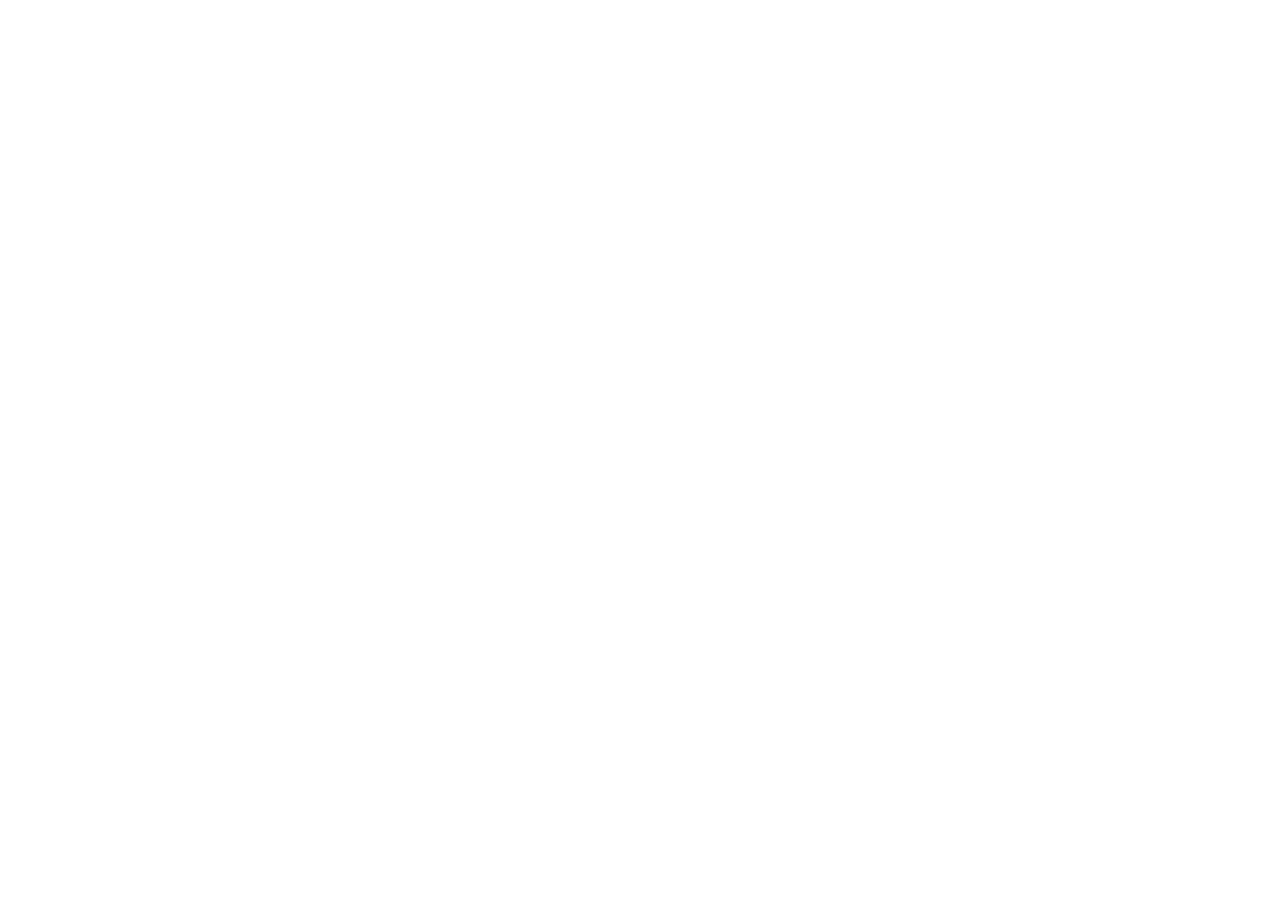
==== index.html @ 95e7a59a "initial commi" ====
<!DOCTYPE html>
<html lang="en">
<head>
   <meta charset="UTF-8">
   <meta name="viewport" content="width=device-width, initial-scale=1.0">
   <meta http-equiv="X-UA-Compatible" content="ie=edge">
   <meta name="theme-color" content="">
   <link rel="stylesheet" href="">
   <title>VNORME</title>
</head>

<body>
</body>
</html>
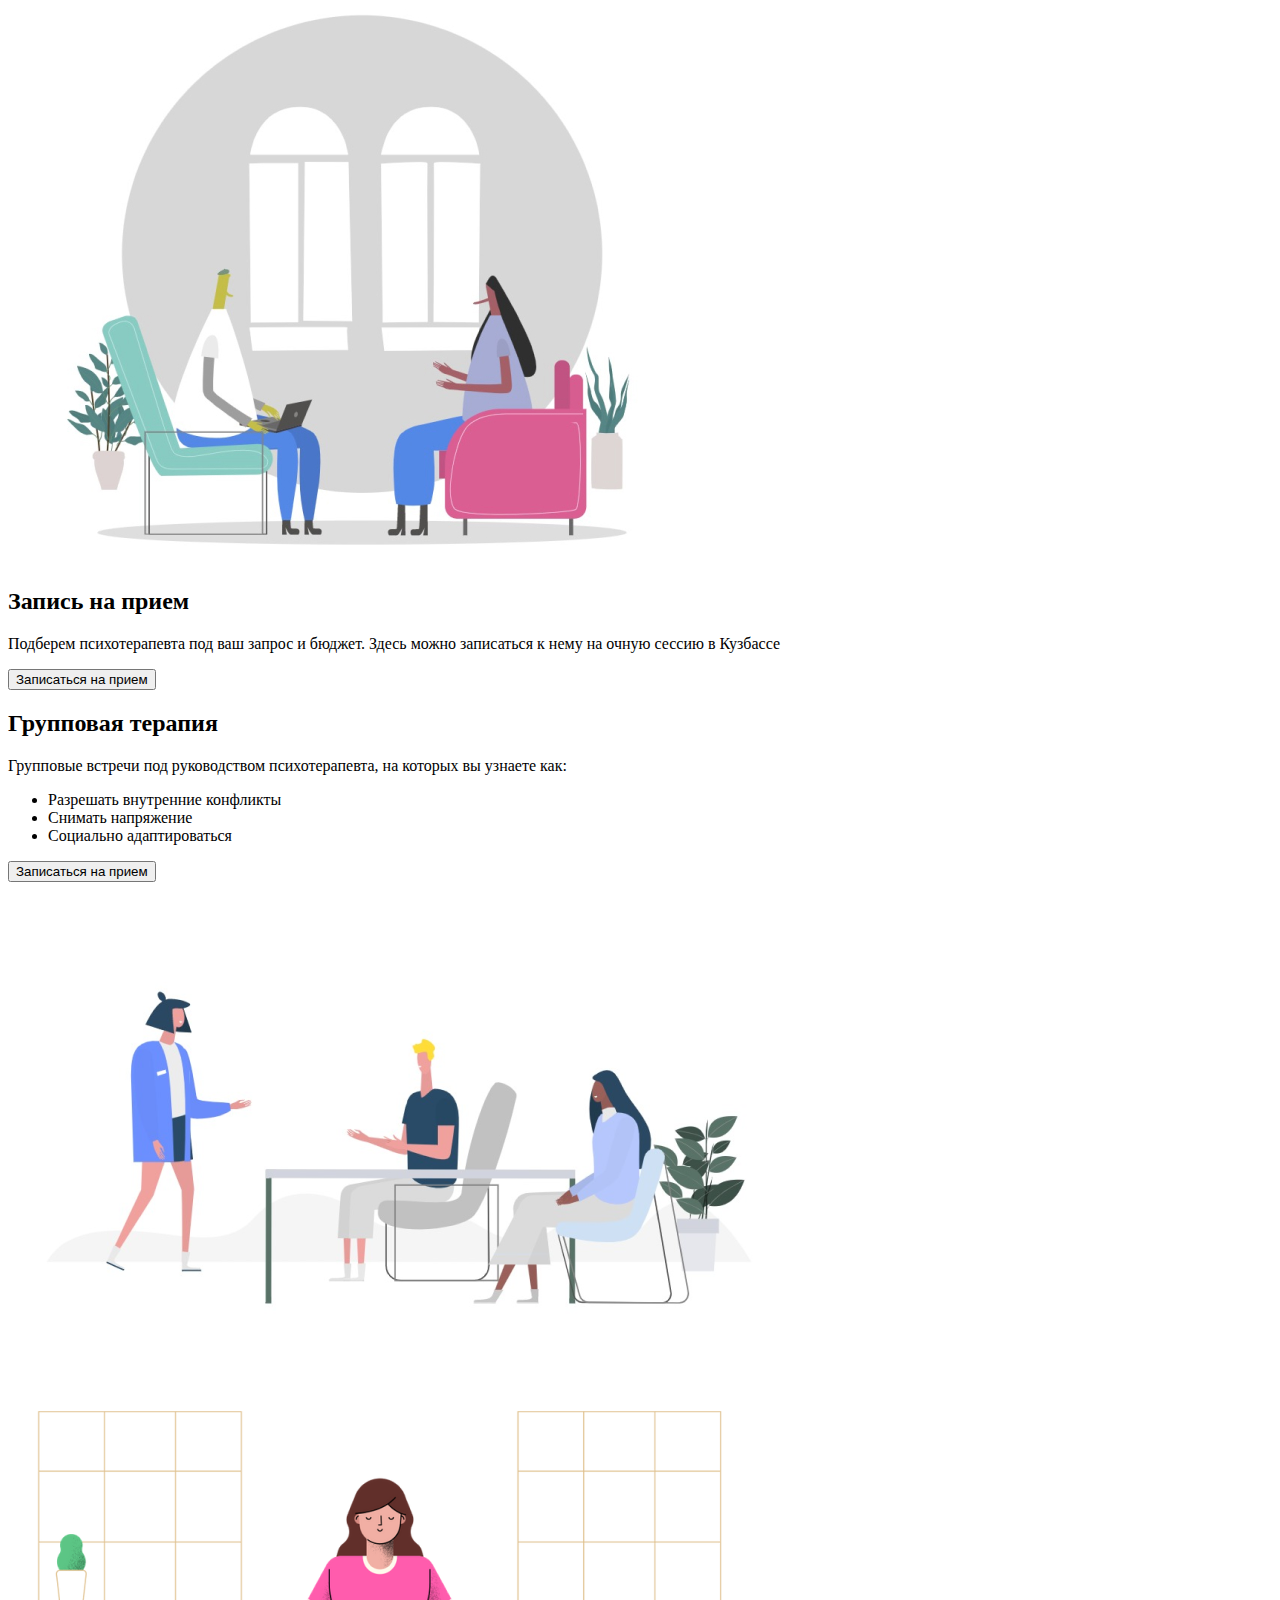
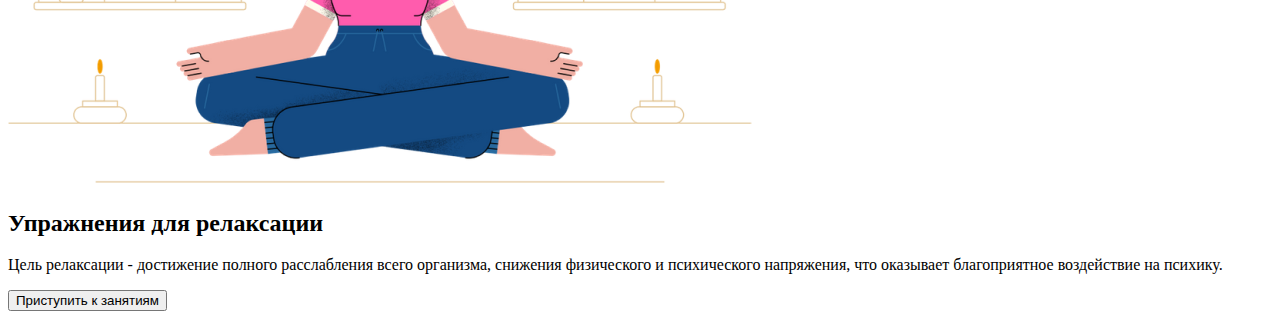
==== commit 0dcee9ff: "added containers" ====
--- a/index.html
+++ b/index.html
@@ -1,5 +1,5 @@
 <!DOCTYPE html>
-<html lang="en">
+<html lang="ru">
 <head>
    <meta charset="UTF-8">
    <meta name="viewport" content="width=device-width, initial-scale=1.0">
@@ -8,7 +8,35 @@
    <link rel="stylesheet" href="">
    <title>VNORME</title>
 </head>
-
+<section class="">
+    <div class=""><img src="images/offline.jpg" alt="offline doctor" loading="lazy"></div>
+    <div class="">
+        <h2>Запись на прием</h2>
+        <p>Подберем психотерапевта под ваш запрос и бюджет. Здесь можно записаться к нему на очную сессию в Кузбассе</p>
+        <button class="">Записаться на прием</button>
+    </div>
+</section>
+<section class="">
+    <div class="">
+        <h2>Групповая терапия</h2>
+        <p>Групповые встречи под руководством психотерапевта, на которых вы узнаете как:</p>
+        <ul>
+            <li>Разрешать внутренние конфликты</li>
+            <li>Снимать напряжение</li>
+            <li>Социально адаптироваться</li>
+        </ul>
+        <button class="">Записаться на прием</button>
+    </div>
+    <div class=""><img src="images/group.png" alt="offline doctor" loading="lazy"></div>
+</section>
+<section class="">
+    <div class=""><img src="images/relax.png" alt="just relax" loading="lazy"></div>
+    <div class="">
+        <h2>Упражнения для релаксации</h2>
+        <p>Цель релаксации - достижение полного расслабления всего организма, снижения физического и психического напряжения, что оказывает благоприятное воздействие на психику.</p>
+        <button class="">Приступить к занятиям</button>
+    </div>
+</section>
 <body>
 </body>
 </html>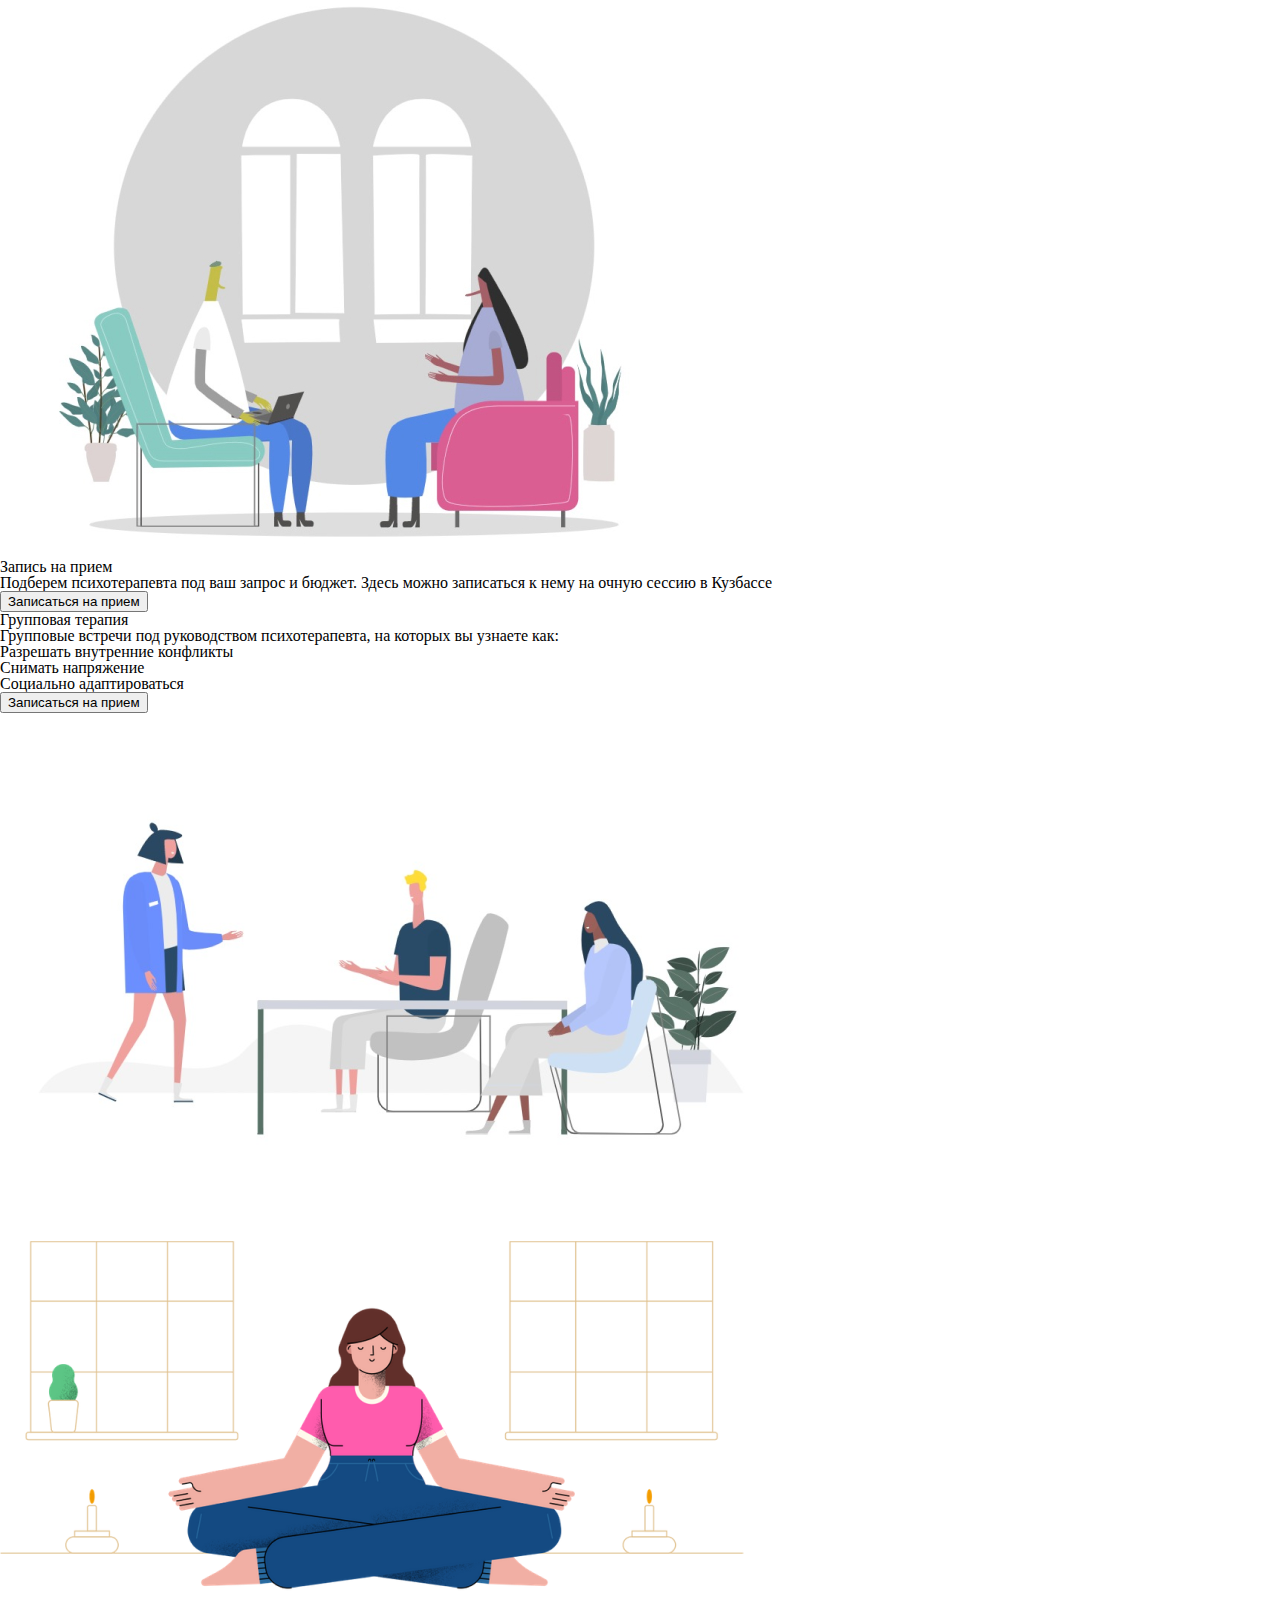
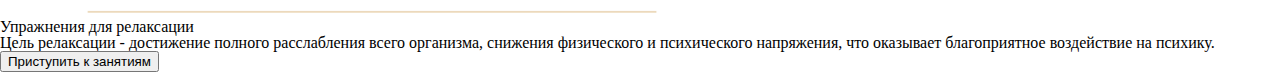
==== commit 2b522900: "Merge branch 'master' of https://github.com/KristinaRev/VNORME" ====
--- a/index.html
+++ b/index.html
@@ -7,6 +7,11 @@
    <meta name="theme-color" content="">
    <link rel="stylesheet" href="">
    <title>VNORME</title>
+
+   <!-- STYLES -->
+
+   <link rel="stylesheet" href="./css/reset.css">
+
 </head>
 <section class="">
     <div class=""><img src="images/offline.jpg" alt="offline doctor" loading="lazy"></div>
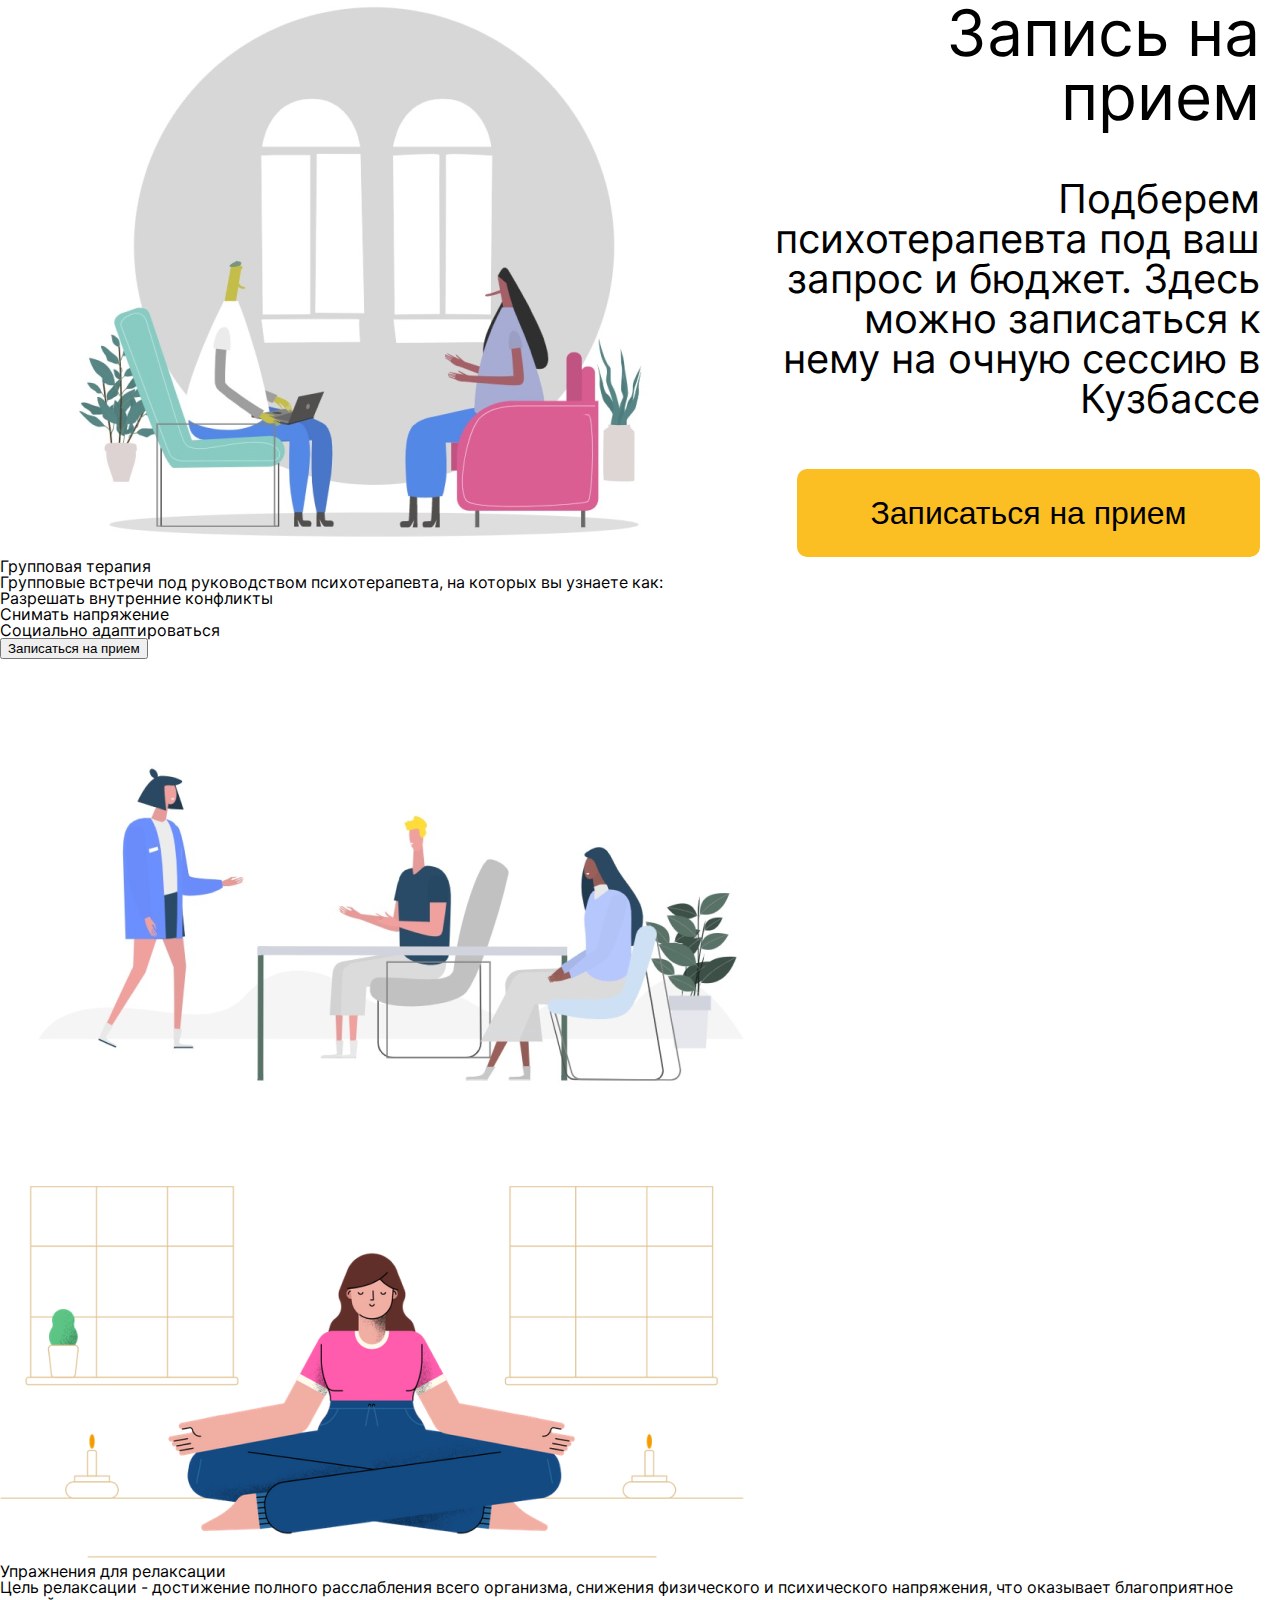
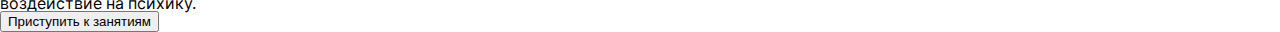
==== commit 669bcacb: "Создание стиля для постов" ====
--- a/index.html
+++ b/index.html
@@ -5,7 +5,9 @@
    <meta name="viewport" content="width=device-width, initial-scale=1.0">
    <meta http-equiv="X-UA-Compatible" content="ie=edge">
    <meta name="theme-color" content="">
-   <link rel="stylesheet" href="">
+   <link rel="stylesheet" href="./css/fonts.css">
+   <link rel="stylesheet" href="./css/reset.css">
+   <link rel="stylesheet" href="./css/style.css">
    <title>VNORME</title>
 
    <!-- STYLES -->
@@ -13,14 +15,22 @@
    <link rel="stylesheet" href="./css/reset.css">
 
 </head>
-<section class="">
-    <div class=""><img src="images/offline.jpg" alt="offline doctor" loading="lazy"></div>
-    <div class="">
-        <h2>Запись на прием</h2>
-        <p>Подберем психотерапевта под ваш запрос и бюджет. Здесь можно записаться к нему на очную сессию в Кузбассе</p>
-        <button class="">Записаться на прием</button>
+<!-- SECTION  -->
+<section class="wrapper">
+    <div class="post">
+      <div class="post__image">
+         <img src="images/offline.jpg" alt="offline doctor" loading="lazy">
+      </div>
+      <div class="post__text">
+         <h2 class="post__title title_bold">Запись на прием</h2>
+         <div class="post__subtitle text_reg">Подберем психотерапевта под ваш запрос и бюджет. 
+            Здесь можно записаться к нему на очную сессию в Кузбассе
+         </div>
+         <button class="post__btn">Записаться на прием</button>
+      </div>
     </div>
 </section>
+
 <section class="">
     <div class="">
         <h2>Групповая терапия</h2>
--- a/css/fonts.css
+++ b/css/fonts.css
@@ -0,0 +1,35 @@
+@font-face {
+	font-family: 'InterRegular';
+    src: url('../fonts/Inter/Inter-Regular.woff2') format('woff2'),
+         url('../fonts/Inter/Inter-Regular.woff') format('woff'),
+         url('../fonts/Inter/Inter-Regular.otf') format('otf');
+    font-weight: normal;
+    font-style: normal;
+}
+
+@font-face {
+	font-family: 'InterBold';
+    src: url('../fonts/Inter/Inter-Bold.woff2') format('woff2'),
+         url('../fonts/Inter/Inter-Bold.woff') format('woff'),
+         url('../fonts/Inter/Inter-Bold.otf') format('otf');
+    font-weight: 700;
+    font-style: normal;
+}
+
+@font-face {
+	font-family: 'PT_SansRegular';
+    src: url('../fonts/PT_Sans/PT_Sans-Web-Regular.woff2') format('woff2'),
+         url('../fonts/PT_Sans/PT_Sans-Web-Regular.woff') format('woff'),
+         url('../fonts/PT_Sans/PT_Sans-Web-Regular.ttf') format('otf');
+    font-weight: normal;
+    font-style: normal;
+}
+
+@font-face {
+	font-family: 'PT_SansBold';
+    src: url('../fonts/PT_Sans/PT_Sans-Web-Bold.woff2') format('woff2'),
+         url('../fonts/PT_Sans/PT_Sans-Web-Bold.woff') format('woff'),
+         url('../fonts/PT_Sans/PT_Sans-Web-Bold.ttf') format('otf');
+    font-weight: 700;
+    font-style: normal;
+}--- a/css/style.css
+++ b/css/style.css
@@ -0,0 +1,71 @@
+/* MAIN STYLE */
+
+:root{
+  /* Главный текст */
+  --main-font: 'InterRegular'; 
+  /* Жирный главный текст */
+  --bold-main-font: 'InterBold';
+  /* Дополнительный текст (для заголовков) */
+  --text-font: 'PT_SansRegular';
+  /* Дополнительный жирный текст */
+  --text--bold-font: 'PT_SansBold';
+
+  --btn-color: #FBBF24;
+}
+
+.title_bold{
+  font-family: var(--text-bold-font);
+}
+
+body{
+  font-family: var(--main-font) !important;
+}
+
+.wrapper{
+  max-width: 1860px;
+  padding: 0px 20px;
+  height: auto;
+  margin: auto;
+}
+
+/* SECTION "POSTS" */
+
+.post{
+  display: flex;
+  align-items: center;
+}
+
+.post__text{
+  display: flex;
+  flex-direction: column;
+  align-items: flex-end;
+  text-align: right;
+}
+
+.post__title{
+  font-size: 64px;
+  margin-bottom: 50px;
+}
+
+.post__subtitle{
+  font-size: 40px;
+  margin-bottom: 50px;
+}
+
+.post__btn{
+  height: 88px;
+  max-width: 463px;
+  width: 100%;
+  font-size: 32px;
+  background-color: var(--btn-color);
+  border: 2px solid var(--btn-color);
+  border-radius: 10px;
+  padding: 24px 41px;
+  transition: .3s;
+  cursor: pointer;
+}
+
+.post__btn:hover{
+  background-color: transparent;
+}
+
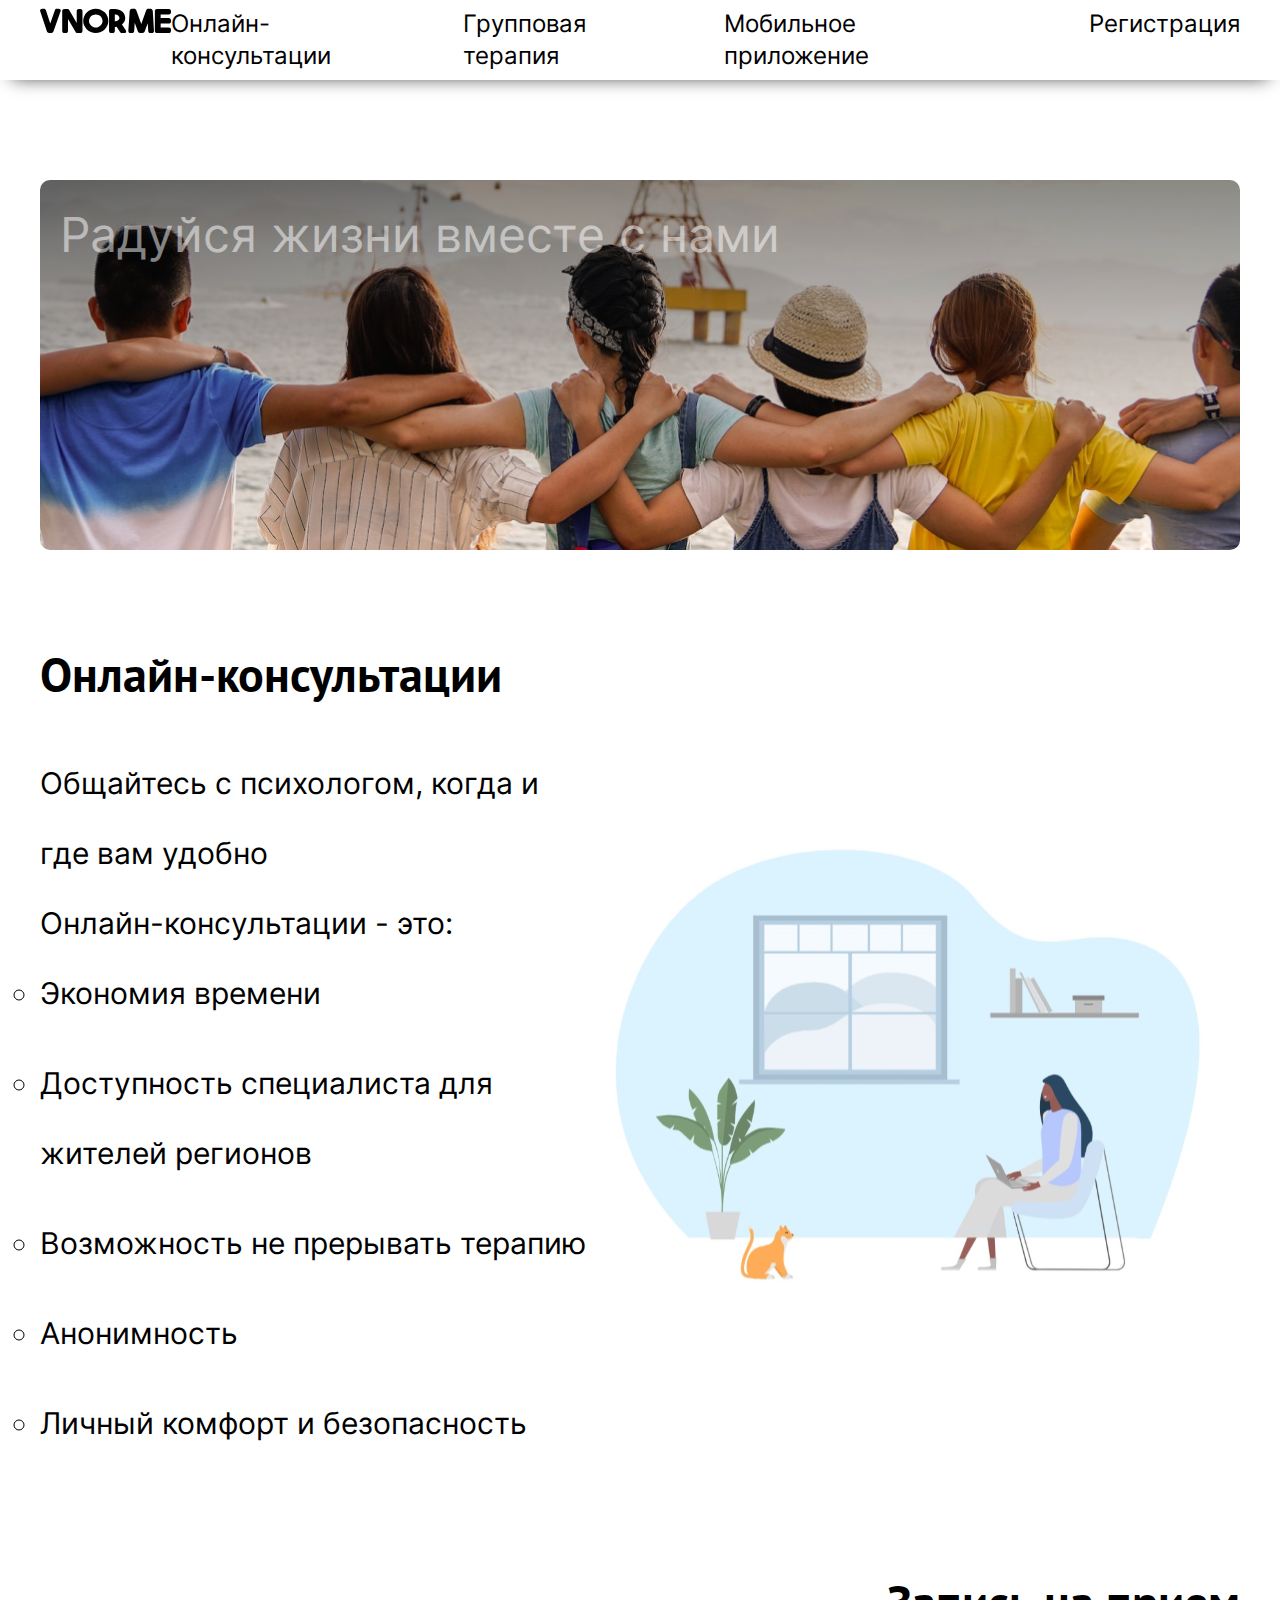
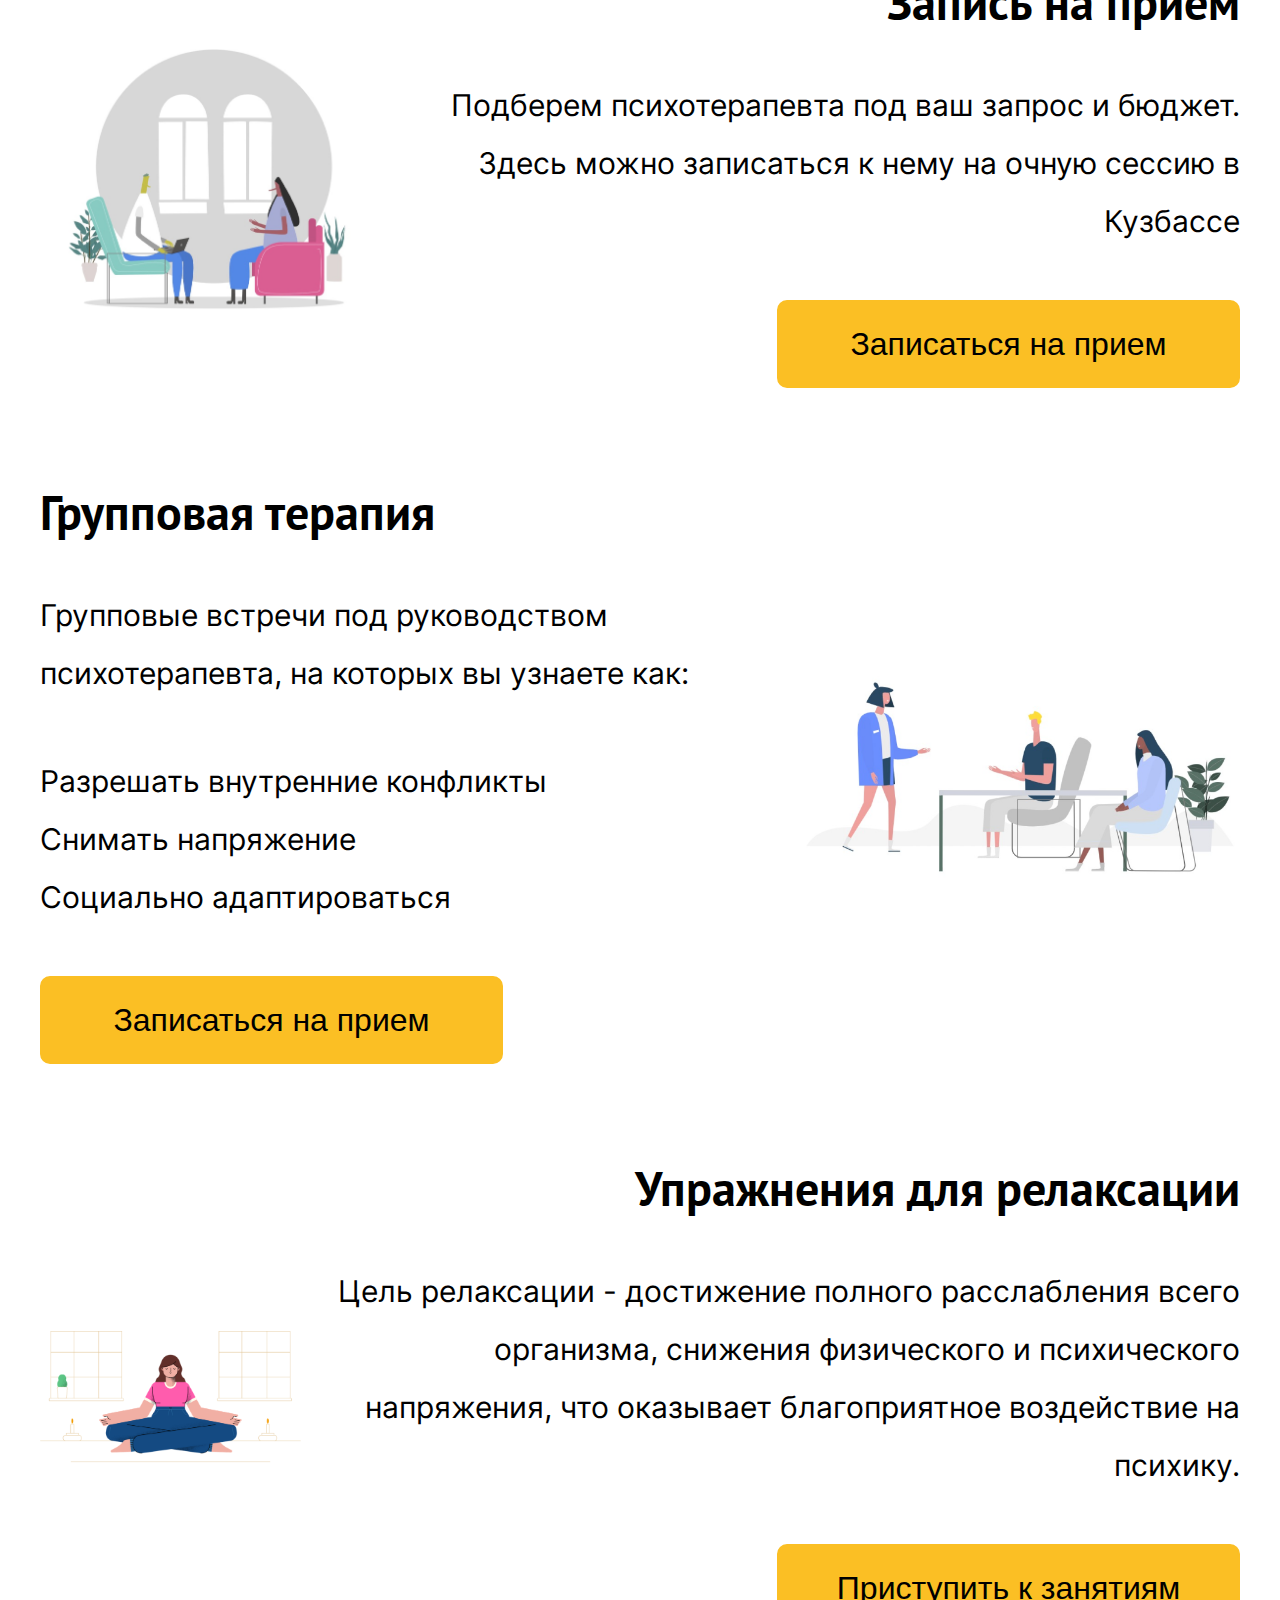
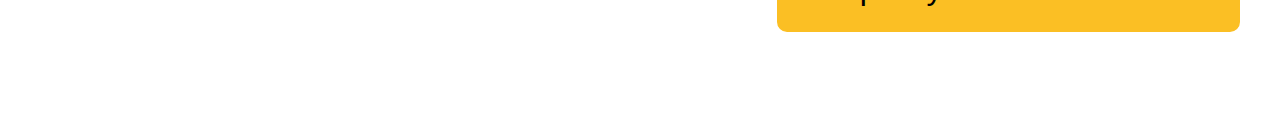
==== commit 6e7ce821: "Merge pull request #3 from number3141/master" ====
--- a/index.html
+++ b/index.html
@@ -15,8 +15,86 @@
    <link rel="stylesheet" href="./css/reset.css">
 
 </head>
-<!-- SECTION  -->
+<body>
+<header class="wrapper wrapper-header">
+   <div class="header">
+      <div class="logo">
+         <img src="./images/logo.svg" alt="VNORME">
+      </div>
+      <nav>
+         <ul class="menu">
+            <li class="menu__item">
+               <a href="#" class="link">Онлайн-консультации</a>
+            </li>
+            <li class="menu__item">
+               <a href="#" class="link">Групповая терапия</a>
+            </li>
+            <li class="menu__item">
+               <a href="#" class="link">Мобильное приложение</a>
+            </li>
+            <li class="menu__item">
+               <a href="#" class="link">Регистрация</a>
+            </li>
+         </ul>
+      </nav>
+   </div>
+</header>
+
+<!-- SECTION BG -->
+
+<div class="wrapper">
+   <div class="bg-pict">
+      <div class="bg-pict__text">
+         Радуйся жизни вместе с нами
+      </div>
+   </div>
+</div>
+
+<!-- SECION ONLINE-CONSULTATION -->
+
+<div class="wrapper">
+   <div class="consult">
+      <div class="consult__text">
+
+         <h2 class="consult__title title_bold">
+            Онлайн-консультации
+         </h2>
+         
+         <p class="conslut__subtitle-list">
+            Общайтесь с психологом, когда и где вам удобно <br>
+            Онлайн-консультации - это: 
+         </p>
+
+         <ul class="consult__list list">
+            <li class="list__item">
+               Экономия времени
+            </li>
+            <li class="list__item">
+               Доступность специалиста для жителей регионов
+            </li>
+            <li class="list__item">
+               Возможность не прерывать терапию 
+            </li>
+            <li class="list__item">
+               Анонимность 
+            </li>
+            <li class="list__item">
+               Личный комфорт и безопасность
+            </li>
+         </ul>
+
+      </div>
+
+      <div class="consult__image">
+         <img src="./images/consult.svg" alt="Онлайн-консультации">
+      </div>
+
+   </div>
+</div>
+
+<!-- SECTION POSTS -->
 <section class="wrapper">
+
     <div class="post">
       <div class="post__image">
          <img src="images/offline.jpg" alt="offline doctor" loading="lazy">
@@ -29,29 +107,43 @@
          <button class="post__btn">Записаться на прием</button>
       </div>
     </div>
+
+    <div class="post">
+      <div class="post__text post__text_left">
+         <h2 class="post__title title_bold">Групповая терапия</h2>
+         <div class="post__subtitle text_reg">
+            <div class="title-list">Групповые встречи под руководством психотерапевта, на которых вы узнаете как:</div>
+            <ul class="post__list">
+               <li>Разрешать внутренние конфликты</li>
+               <li>Снимать напряжение</li>
+               <li>Социально адаптироваться</li>
+           </ul>
+         </div>
+         <button class="post__btn">Записаться на прием</button>
+      </div>
+      <div class="post__image">
+         <img src="images/group.png" alt="offline doctor" loading="lazy">
+      </div>
+    </div>
+
+    <div class="post">
+      <div class="post__image">
+         <img src="images/relax.png" alt="just relax" loading="lazy">
+      </div>
+      <div class="post__text">
+         <h2 class="post__title title_bold">Упражнения для релаксации</h2>
+         <div class="post__subtitle text_reg">
+            Цель релаксации - достижение полного расслабления всего организма, снижения физического и психического напряжения, что оказывает благоприятное воздействие на психику.
+         </div>
+         <button class="post__btn">Приступить к занятиям</button>
+      </div>
+    </div>
+
+    <!-- SECTION FOOTER -->
+
+
+
+
 </section>
-
-<section class="">
-    <div class="">
-        <h2>Групповая терапия</h2>
-        <p>Групповые встречи под руководством психотерапевта, на которых вы узнаете как:</p>
-        <ul>
-            <li>Разрешать внутренние конфликты</li>
-            <li>Снимать напряжение</li>
-            <li>Социально адаптироваться</li>
-        </ul>
-        <button class="">Записаться на прием</button>
-    </div>
-    <div class=""><img src="images/group.png" alt="offline doctor" loading="lazy"></div>
-</section>
-<section class="">
-    <div class=""><img src="images/relax.png" alt="just relax" loading="lazy"></div>
-    <div class="">
-        <h2>Упражнения для релаксации</h2>
-        <p>Цель релаксации - достижение полного расслабления всего организма, снижения физического и психического напряжения, что оказывает благоприятное воздействие на психику.</p>
-        <button class="">Приступить к занятиям</button>
-    </div>
-</section>
-<body>
 </body>
 </html>--- a/css/fonts.css
+++ b/css/fonts.css
@@ -20,7 +20,7 @@
 	font-family: 'PT_SansRegular';
     src: url('../fonts/PT_Sans/PT_Sans-Web-Regular.woff2') format('woff2'),
          url('../fonts/PT_Sans/PT_Sans-Web-Regular.woff') format('woff'),
-         url('../fonts/PT_Sans/PT_Sans-Web-Regular.ttf') format('otf');
+         url('../fonts/PT_Sans/PT_Sans-Web-Regular.otf') format('otf');
     font-weight: normal;
     font-style: normal;
 }
@@ -29,7 +29,7 @@
 	font-family: 'PT_SansBold';
     src: url('../fonts/PT_Sans/PT_Sans-Web-Bold.woff2') format('woff2'),
          url('../fonts/PT_Sans/PT_Sans-Web-Bold.woff') format('woff'),
-         url('../fonts/PT_Sans/PT_Sans-Web-Bold.ttf') format('otf');
+         url('../fonts/PT_Sans/PT_Sans-Web-Bold.otf') format('otf');
     font-weight: 700;
     font-style: normal;
 }--- a/css/style.css
+++ b/css/style.css
@@ -8,12 +8,14 @@
   /* Дополнительный текст (для заголовков) */
   --text-font: 'PT_SansRegular';
   /* Дополнительный жирный текст */
-  --text--bold-font: 'PT_SansBold';
+  --text-bold-font: 'PT_SansBold';
 
   --btn-color: #FBBF24;
 }
 
 .title_bold{
+  font-size: 48px;
+  margin-bottom: 50px;
   font-family: var(--text-bold-font);
 }
 
@@ -23,9 +25,98 @@
 
 .wrapper{
   max-width: 1860px;
-  padding: 0px 20px;
+  padding: 0px 40px;
   height: auto;
   margin: auto;
+}
+
+.wrapper-header{
+  display: flex;
+  align-items: center;
+  height: 80px;
+  -webkit-box-shadow: 0px 10px 18px -12px rgba(0,0,0,0.75);
+  -moz-box-shadow: 0px 10px 18px -12px rgba(0,0,0,0.75);
+  box-shadow: 0px 10px 18px -12px rgba(0,0,0,0.75);
+  margin-bottom: 100px;
+}
+
+.link{
+  text-decoration: none;
+  font-size: 24px;
+  font-family: var(--main-font);
+  line-height: 32px;
+  outline: none;
+  color: #000000;
+}
+
+.list{
+  list-style-type: circle;
+  font-size: 30px;
+  line-height: 70px;
+}
+
+.list > li {
+  margin-bottom: 20px;
+}
+
+/* SECTION HEADER */
+
+.header{
+  display: flex;
+  justify-content: space-between;
+  width: 100%;
+}
+
+.menu{
+  display: flex;
+}
+
+.menu__item{
+  margin-right: 50px;
+}
+
+
+.menu__item:nth-child(3){
+  margin-right: 100px;
+}
+
+.menu__item:last-child{
+  margin-right: 0px;
+}
+
+/* SECTION MAIN-BG */
+
+.bg-pict{
+  position: relative;
+  width: 100%;
+  height: 370px;
+  background: url('../images/bg.png') center center no-repeat;
+  background-size: cover;
+  border-radius: 10px;
+  margin-bottom: 100px;
+}
+
+.bg-pict__text{
+  position: absolute;
+  font-size: 48px;
+  line-height: 70px;
+  color: #FFFFFF;
+  opacity: 0.5;
+  top: 20px;
+  left: 20px;
+}
+
+/* SECTION CONSULT */
+
+.consult{
+  display: flex;
+  justify-content: space-between;
+  align-items: center;
+  margin-bottom: 100px;
+}
+.conslut__subtitle-list{
+  font-size: 30px;
+  line-height: 70px;
 }
 
 /* SECTION "POSTS" */
@@ -33,22 +124,43 @@
 .post{
   display: flex;
   align-items: center;
+  margin-bottom: 100px;
 }
 
 .post__text{
+  max-width: 1057px;
+  width: auto;
   display: flex;
   flex-direction: column;
   align-items: flex-end;
   text-align: right;
 }
 
+.post__text_left{
+  align-items: flex-start;
+  text-align: left;
+}
+
+.post__image{
+  flex-grow: 1;
+}
+
+.post__image img{
+  width: 100%;;
+}
+
 .post__title{
-  font-size: 64px;
+  font-size: 48px;
   margin-bottom: 50px;
 }
 
 .post__subtitle{
-  font-size: 40px;
+  font-size: 30px;
+  margin-bottom: 50px;
+  line-height: 58px;
+}
+
+.title-list{
   margin-bottom: 50px;
 }
 
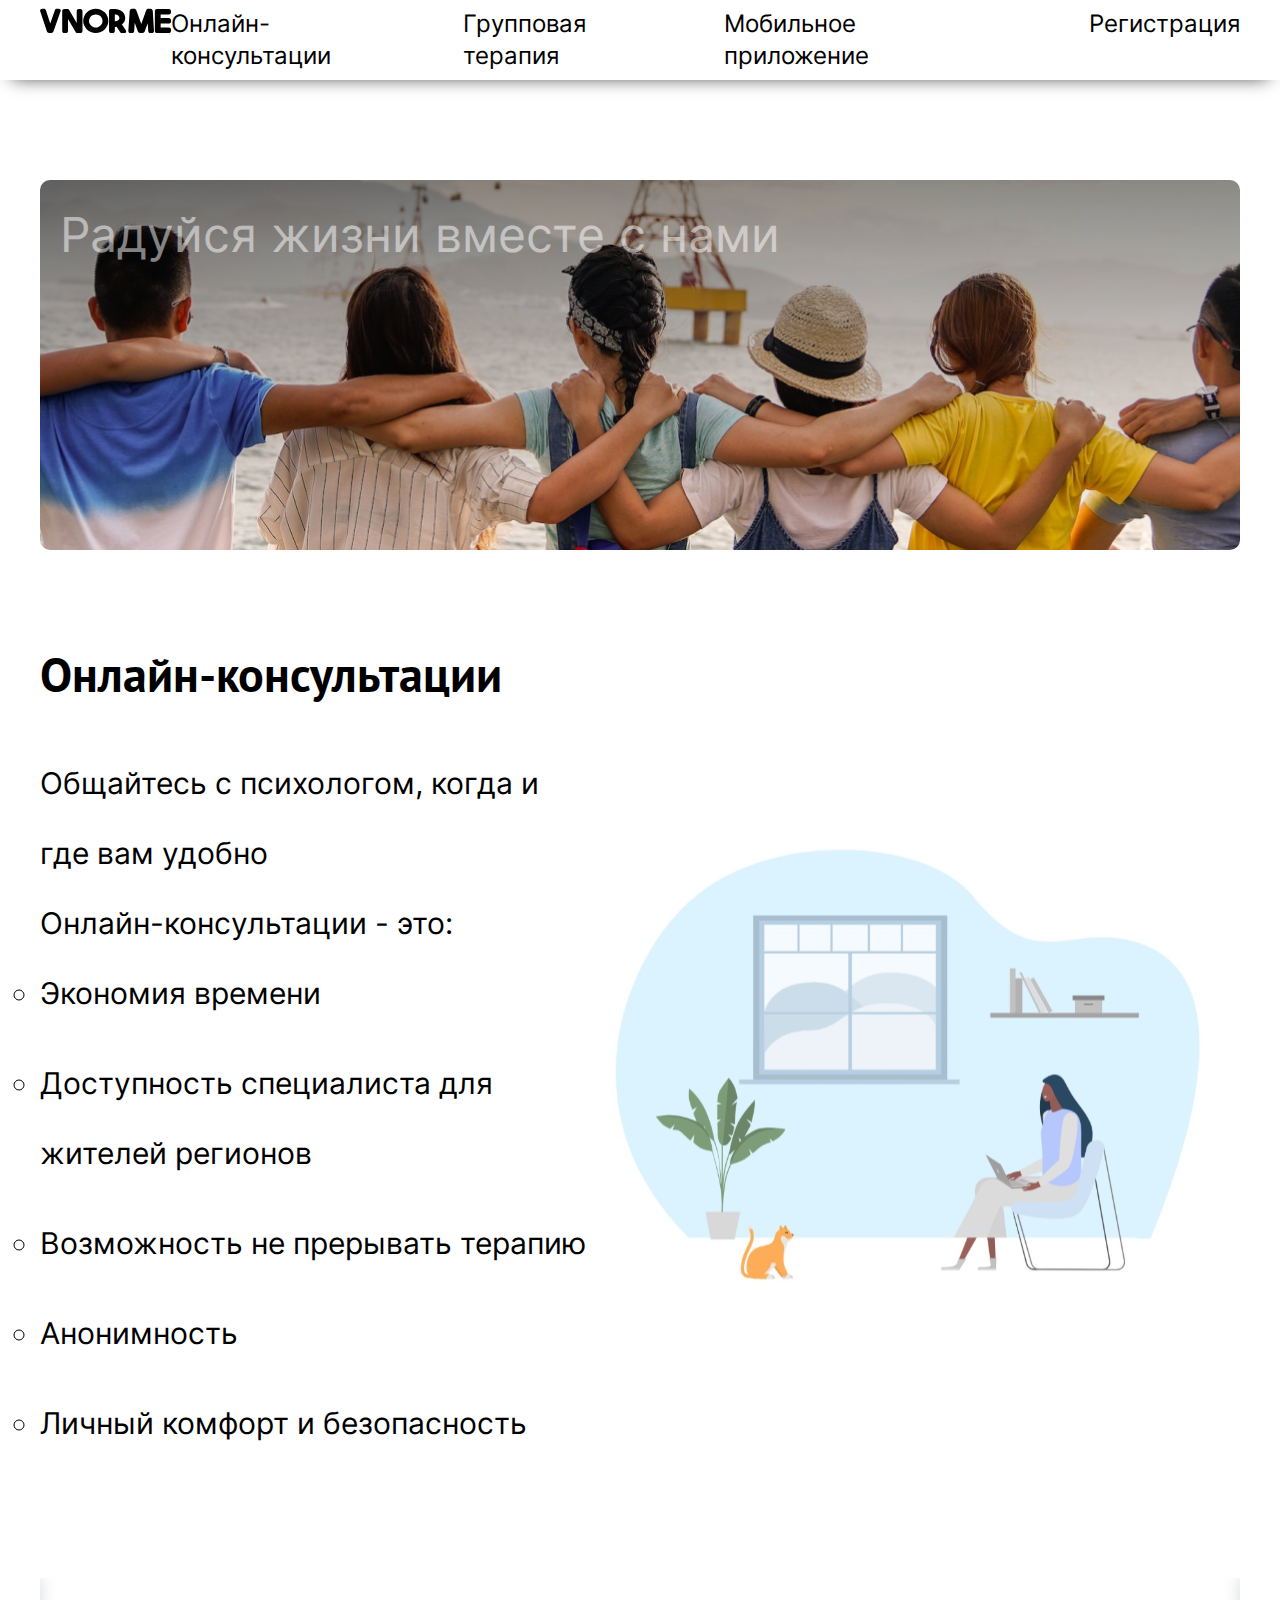
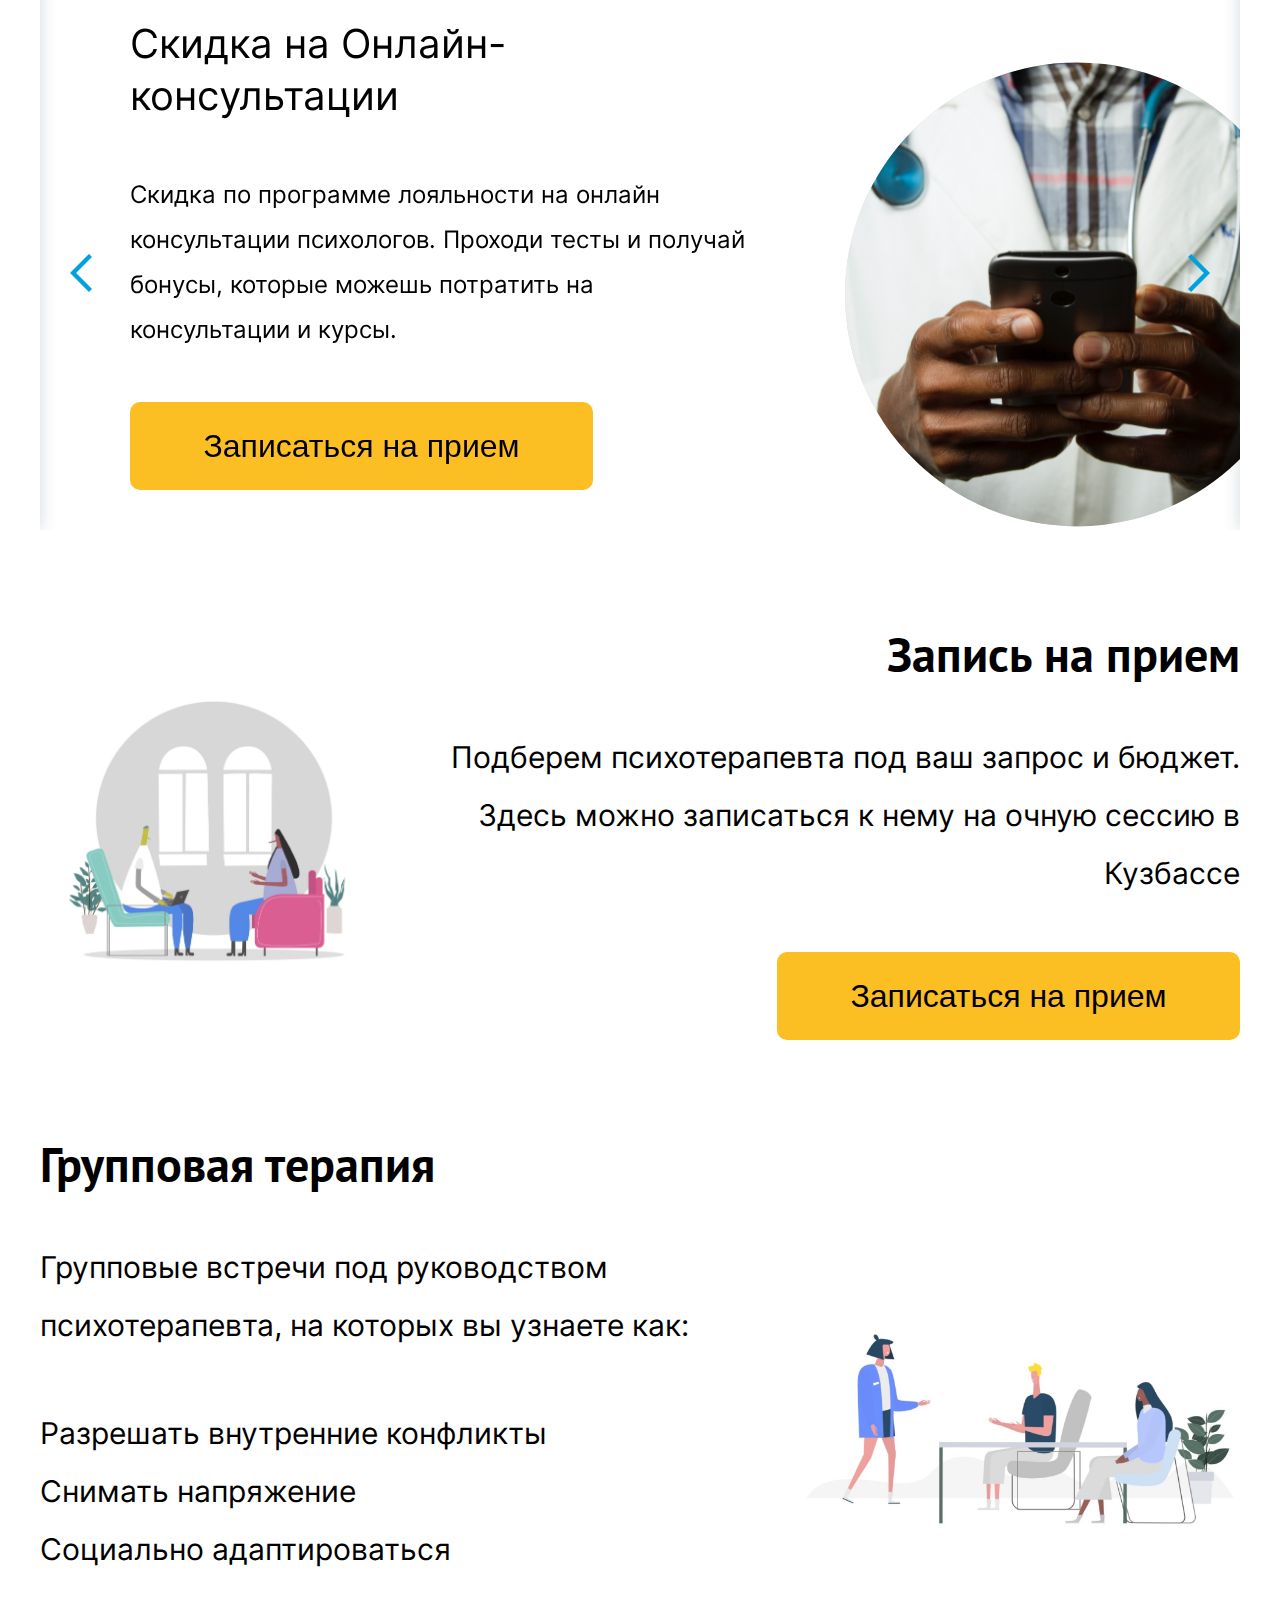
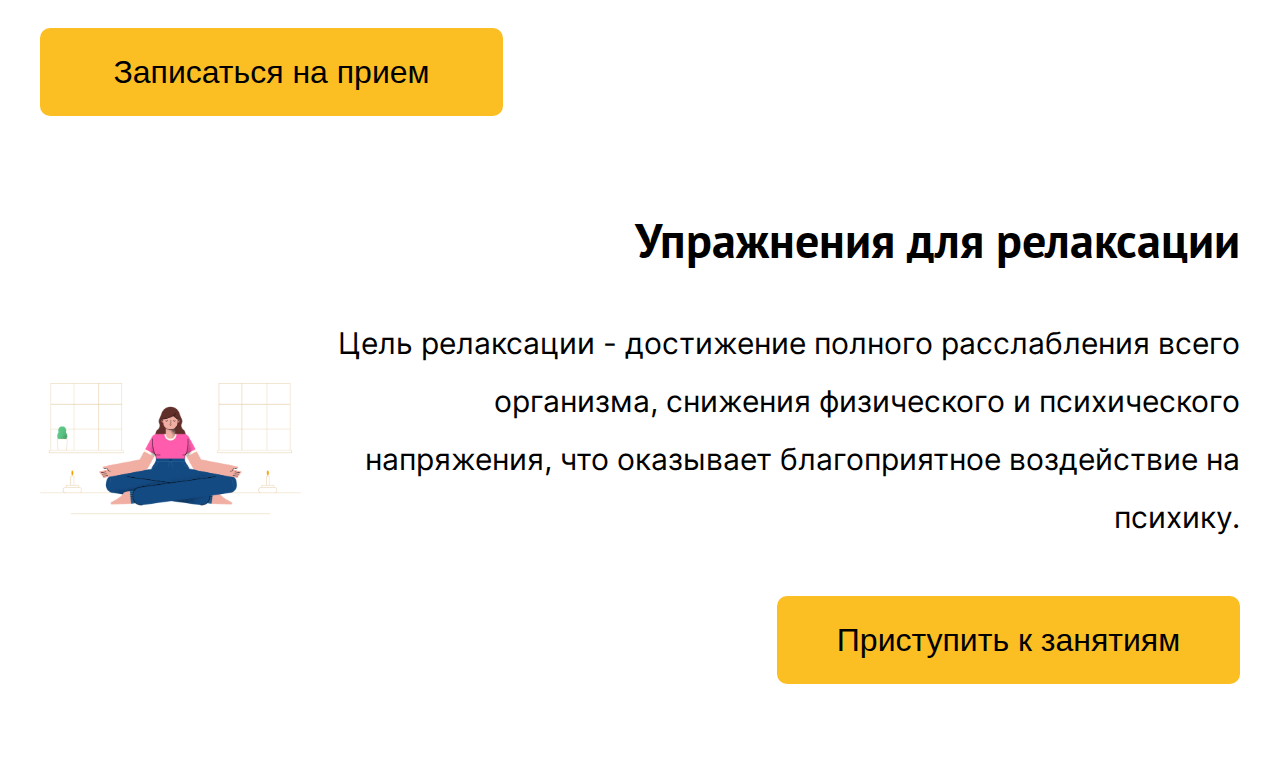
==== commit 66e4c3b9: "Добавлен слайдер" ====
--- a/index.html
+++ b/index.html
@@ -1,5 +1,6 @@
 <!DOCTYPE html>
 <html lang="ru">
+
 <head>
    <meta charset="UTF-8">
    <meta name="viewport" content="width=device-width, initial-scale=1.0">
@@ -10,140 +11,209 @@
    <link rel="stylesheet" href="./css/style.css">
    <title>VNORME</title>
 
+   <!-- SLIDER -->
+
+   <linK rel="stylesheet" href="./css/slick.css"/>
+
    <!-- STYLES -->
 
    <link rel="stylesheet" href="./css/reset.css">
 
 </head>
+
 <body>
-<header class="wrapper wrapper-header">
-   <div class="header">
-      <div class="logo">
-         <img src="./images/logo.svg" alt="VNORME">
-      </div>
-      <nav>
-         <ul class="menu">
-            <li class="menu__item">
-               <a href="#" class="link">Онлайн-консультации</a>
-            </li>
-            <li class="menu__item">
-               <a href="#" class="link">Групповая терапия</a>
-            </li>
-            <li class="menu__item">
-               <a href="#" class="link">Мобильное приложение</a>
-            </li>
-            <li class="menu__item">
-               <a href="#" class="link">Регистрация</a>
-            </li>
-         </ul>
-      </nav>
+   <header class="wrapper wrapper-header">
+      <div class="header">
+         <div class="logo">
+            <img src="./images/logo.svg" alt="VNORME">
+         </div>
+         <nav>
+            <ul class="menu">
+               <li class="menu__item">
+                  <a href="#" class="link">Онлайн-консультации</a>
+               </li>
+               <li class="menu__item">
+                  <a href="#" class="link">Групповая терапия</a>
+               </li>
+               <li class="menu__item">
+                  <a href="#" class="link">Мобильное приложение</a>
+               </li>
+               <li class="menu__item">
+                  <a href="#" class="link">Регистрация</a>
+               </li>
+            </ul>
+         </nav>
+      </div>
+   </header>
+
+   <!-- SECTION BG -->
+
+   <div class="wrapper">
+      <div class="bg-pict">
+         <div class="bg-pict__text">
+            Радуйся жизни вместе с нами
+         </div>
+      </div>
    </div>
-</header>
-
-<!-- SECTION BG -->
-
-<div class="wrapper">
-   <div class="bg-pict">
-      <div class="bg-pict__text">
-         Радуйся жизни вместе с нами
+
+   <!-- SECION ONLINE-CONSULTATION -->
+
+   <div class="wrapper">
+      <div class="consult">
+         <div class="consult__text">
+
+            <h2 class="consult__title title_bold">
+               Онлайн-консультации
+            </h2>
+
+            <p class="conslut__subtitle-list">
+               Общайтесь с психологом, когда и где вам удобно <br>
+               Онлайн-консультации - это:
+            </p>
+
+            <ul class="consult__list list">
+               <li class="list__item">
+                  Экономия времени
+               </li>
+               <li class="list__item">
+                  Доступность специалиста для жителей регионов
+               </li>
+               <li class="list__item">
+                  Возможность не прерывать терапию
+               </li>
+               <li class="list__item">
+                  Анонимность
+               </li>
+               <li class="list__item">
+                  Личный комфорт и безопасность
+               </li>
+            </ul>
+
+         </div>
+
+         <div class="consult__image">
+            <img src="./images/consult.svg" alt="Онлайн-консультации">
+         </div>
+
       </div>
    </div>
-</div>
-
-<!-- SECION ONLINE-CONSULTATION -->
-
-<div class="wrapper">
-   <div class="consult">
-      <div class="consult__text">
-
-         <h2 class="consult__title title_bold">
-            Онлайн-консультации
-         </h2>
-         
-         <p class="conslut__subtitle-list">
-            Общайтесь с психологом, когда и где вам удобно <br>
-            Онлайн-консультации - это: 
-         </p>
-
-         <ul class="consult__list list">
-            <li class="list__item">
-               Экономия времени
-            </li>
-            <li class="list__item">
-               Доступность специалиста для жителей регионов
-            </li>
-            <li class="list__item">
-               Возможность не прерывать терапию 
-            </li>
-            <li class="list__item">
-               Анонимность 
-            </li>
-            <li class="list__item">
-               Личный комфорт и безопасность
-            </li>
-         </ul>
-
-      </div>
-
-      <div class="consult__image">
-         <img src="./images/consult.svg" alt="Онлайн-консультации">
-      </div>
-
+
+   <!-- SECTION SLIDER -->
+
+   <div class="wrapper">
+      <div class="slid">
+         <div class="slid__item card">
+            <div class="card__text">
+               <h3 class="card__title">
+                  Скидка на Онлайн-консультации
+               </h3>
+               <p class="card__subtitle">
+                  Скидка по программе лояльности на онлайн консультации психологов. 
+                  Проходи тесты и получай бонусы, которые можешь потратить на консультации и курсы.
+               </p>
+               <button class="button-order">Записаться на прием</button>
+            </div>
+            <div class="card__picture">
+               <img src="./images/slider.svg" alt="консультации">
+            </div>
+         </div>
+
+         <div class="slid__item card">
+            <div class="card__text">
+               <h3 class="card__title">
+                  Скидка на Онлайн-консультации
+               </h3>
+               <p class="card__subtitle">
+                  Скидка по программе лояльности на онлайн консультации психологов. 
+                  Проходи тесты и получай бонусы, которые можешь потратить на консультации и курсы.
+               </p>
+               <button class="button-order">Записаться на прием</button>
+            </div>
+            <div class="card__picture">
+               <img src="./images/slider.svg" alt="консультации">
+            </div>
+         </div>
+
+         <div class="slid__item card">
+            <div class="card__text">
+               <h3 class="card__title">
+                  Скидка на Онлайн-консультации
+               </h3>
+               <p class="card__subtitle">
+                  Скидка по программе лояльности на онлайн консультации психологов. 
+                  Проходи тесты и получай бонусы, которые можешь потратить на консультации и курсы.
+               </p>
+               <button class="button-order">Записаться на прием</button>
+            </div>
+            <div class="card__picture">
+               <img src="./images/slider.svg" alt="консультации">
+            </div>
+         </div>
+      </div>
    </div>
-</div>
-
-<!-- SECTION POSTS -->
-<section class="wrapper">
-
-    <div class="post">
-      <div class="post__image">
-         <img src="images/offline.jpg" alt="offline doctor" loading="lazy">
-      </div>
-      <div class="post__text">
-         <h2 class="post__title title_bold">Запись на прием</h2>
-         <div class="post__subtitle text_reg">Подберем психотерапевта под ваш запрос и бюджет. 
-            Здесь можно записаться к нему на очную сессию в Кузбассе
-         </div>
-         <button class="post__btn">Записаться на прием</button>
-      </div>
-    </div>
-
-    <div class="post">
-      <div class="post__text post__text_left">
-         <h2 class="post__title title_bold">Групповая терапия</h2>
-         <div class="post__subtitle text_reg">
-            <div class="title-list">Групповые встречи под руководством психотерапевта, на которых вы узнаете как:</div>
-            <ul class="post__list">
-               <li>Разрешать внутренние конфликты</li>
-               <li>Снимать напряжение</li>
-               <li>Социально адаптироваться</li>
-           </ul>
-         </div>
-         <button class="post__btn">Записаться на прием</button>
-      </div>
-      <div class="post__image">
-         <img src="images/group.png" alt="offline doctor" loading="lazy">
-      </div>
-    </div>
-
-    <div class="post">
-      <div class="post__image">
-         <img src="images/relax.png" alt="just relax" loading="lazy">
-      </div>
-      <div class="post__text">
-         <h2 class="post__title title_bold">Упражнения для релаксации</h2>
-         <div class="post__subtitle text_reg">
-            Цель релаксации - достижение полного расслабления всего организма, снижения физического и психического напряжения, что оказывает благоприятное воздействие на психику.
-         </div>
-         <button class="post__btn">Приступить к занятиям</button>
-      </div>
-    </div>
-
-    <!-- SECTION FOOTER -->
-
-
-
-
-</section>
+
+   <!-- SECTION POSTS -->
+   <section class="wrapper">
+
+      <div class="post">
+         <div class="post__image">
+            <img src="images/offline.jpg" alt="offline doctor" loading="lazy">
+         </div>
+         <div class="post__text">
+            <h2 class="post__title title_bold">Запись на прием</h2>
+            <div class="post__subtitle text_reg">Подберем психотерапевта под ваш запрос и бюджет.
+               Здесь можно записаться к нему на очную сессию в Кузбассе
+            </div>
+            <button class="post__btn button-order">Записаться на прием</button>
+         </div>
+      </div>
+
+      <div class="post">
+         <div class="post__text post__text_left">
+            <h2 class="post__title title_bold">Групповая терапия</h2>
+            <div class="post__subtitle text_reg">
+               <div class="title-list">Групповые встречи под руководством психотерапевта, на которых вы узнаете как:
+               </div>
+               <ul class="post__list">
+                  <li>Разрешать внутренние конфликты</li>
+                  <li>Снимать напряжение</li>
+                  <li>Социально адаптироваться</li>
+               </ul>
+            </div>
+            <button class="post__btn button-order">Записаться на прием</button>
+         </div>
+         <div class="post__image">
+            <img src="images/group.png" alt="offline doctor" loading="lazy">
+         </div>
+      </div>
+
+      <div class="post">
+         <div class="post__image">
+            <img src="images/relax.png" alt="just relax" loading="lazy">
+         </div>
+         <div class="post__text">
+            <h2 class="post__title title_bold">Упражнения для релаксации</h2>
+            <div class="post__subtitle text_reg">
+               Цель релаксации - достижение полного расслабления всего организма, снижения физического и психического
+               напряжения, что оказывает благоприятное воздействие на психику.
+            </div>
+            <button class="post__btn button-order">Приступить к занятиям</button>
+         </div>
+      </div>
+
+      <!-- SECTION FOOTER -->
+
+
+
+
+   </section>
+
+   <!-- SLIDER SCRIPTS -->
+
+   <script defer src="https://code.jquery.com/jquery-3.6.0.min.js"
+        integrity="sha256-/xUj+3OJU5yExlq6GSYGSHk7tPXikynS7ogEvDej/m4=" crossorigin="anonymous"></script>
+    <script defer src="scripts/slick.min.js"></script>
+    <script defer src="scripts/slider.js"></script>
 </body>
+
 </html>--- a/css/style.css
+++ b/css/style.css
@@ -21,6 +21,7 @@
 
 body{
   font-family: var(--main-font) !important;
+  overflow-x: hidden;
 }
 
 .wrapper{
@@ -57,6 +58,23 @@
 
 .list > li {
   margin-bottom: 20px;
+}
+
+.button-order{
+  height: 88px;
+  max-width: 463px;
+  width: 100%;
+  font-size: 32px;
+  background-color: var(--btn-color);
+  border: 2px solid var(--btn-color);
+  border-radius: 10px;
+  padding: 24px 41px;
+  transition: .3s;
+  cursor: pointer;
+}
+
+.button-order:hover{
+  background-color: transparent;
 }
 
 /* SECTION HEADER */
@@ -119,6 +137,69 @@
   line-height: 70px;
 }
 
+/* SECTION SLIDER */
+
+.slid{
+  position: relative;
+  margin-bottom: 100px;
+}
+
+.card{
+  display: flex !important;
+  justify-content: space-between;
+  max-width: 1528px;
+  width: 100%;
+  margin: auto;
+  box-shadow: 0px 0px 16px 0px rgba(34, 60, 80, 0.2);
+  overflow: hidden;
+}
+
+.card__text{
+  padding: 40px 90px;
+}
+
+.card__title{
+  font-size: 40px;
+  line-height: 52px;
+  margin-bottom: 50px;
+}
+
+.card__subtitle{
+  font-size: 24px;
+  line-height: 45px;
+  margin-bottom: 50px;
+}
+
+.card__picture{
+  max-width: 800px;
+  width: 100%;
+}
+
+.card__picture > img {
+  width: 100%;
+  height: 100%;
+}
+
+/* ARROW SLIDER */
+
+.prev, .next{
+  position: absolute;
+  top: 50%;
+  left: 100%;
+  width: 22px;
+  height: 38px;
+  background: url('../images/arrow.svg');
+  transform: translateX(calc(-100% - 30px));
+  cursor: pointer;
+  z-index: 1;
+}
+
+.prev{
+  left: 0%;
+  transform: rotate(180deg) translateX(-30px);
+}
+
+
 /* SECTION "POSTS" */
 
 .post{
@@ -164,20 +245,4 @@
   margin-bottom: 50px;
 }
 
-.post__btn{
-  height: 88px;
-  max-width: 463px;
-  width: 100%;
-  font-size: 32px;
-  background-color: var(--btn-color);
-  border: 2px solid var(--btn-color);
-  border-radius: 10px;
-  padding: 24px 41px;
-  transition: .3s;
-  cursor: pointer;
-}
-
-.post__btn:hover{
-  background-color: transparent;
-}
-
+
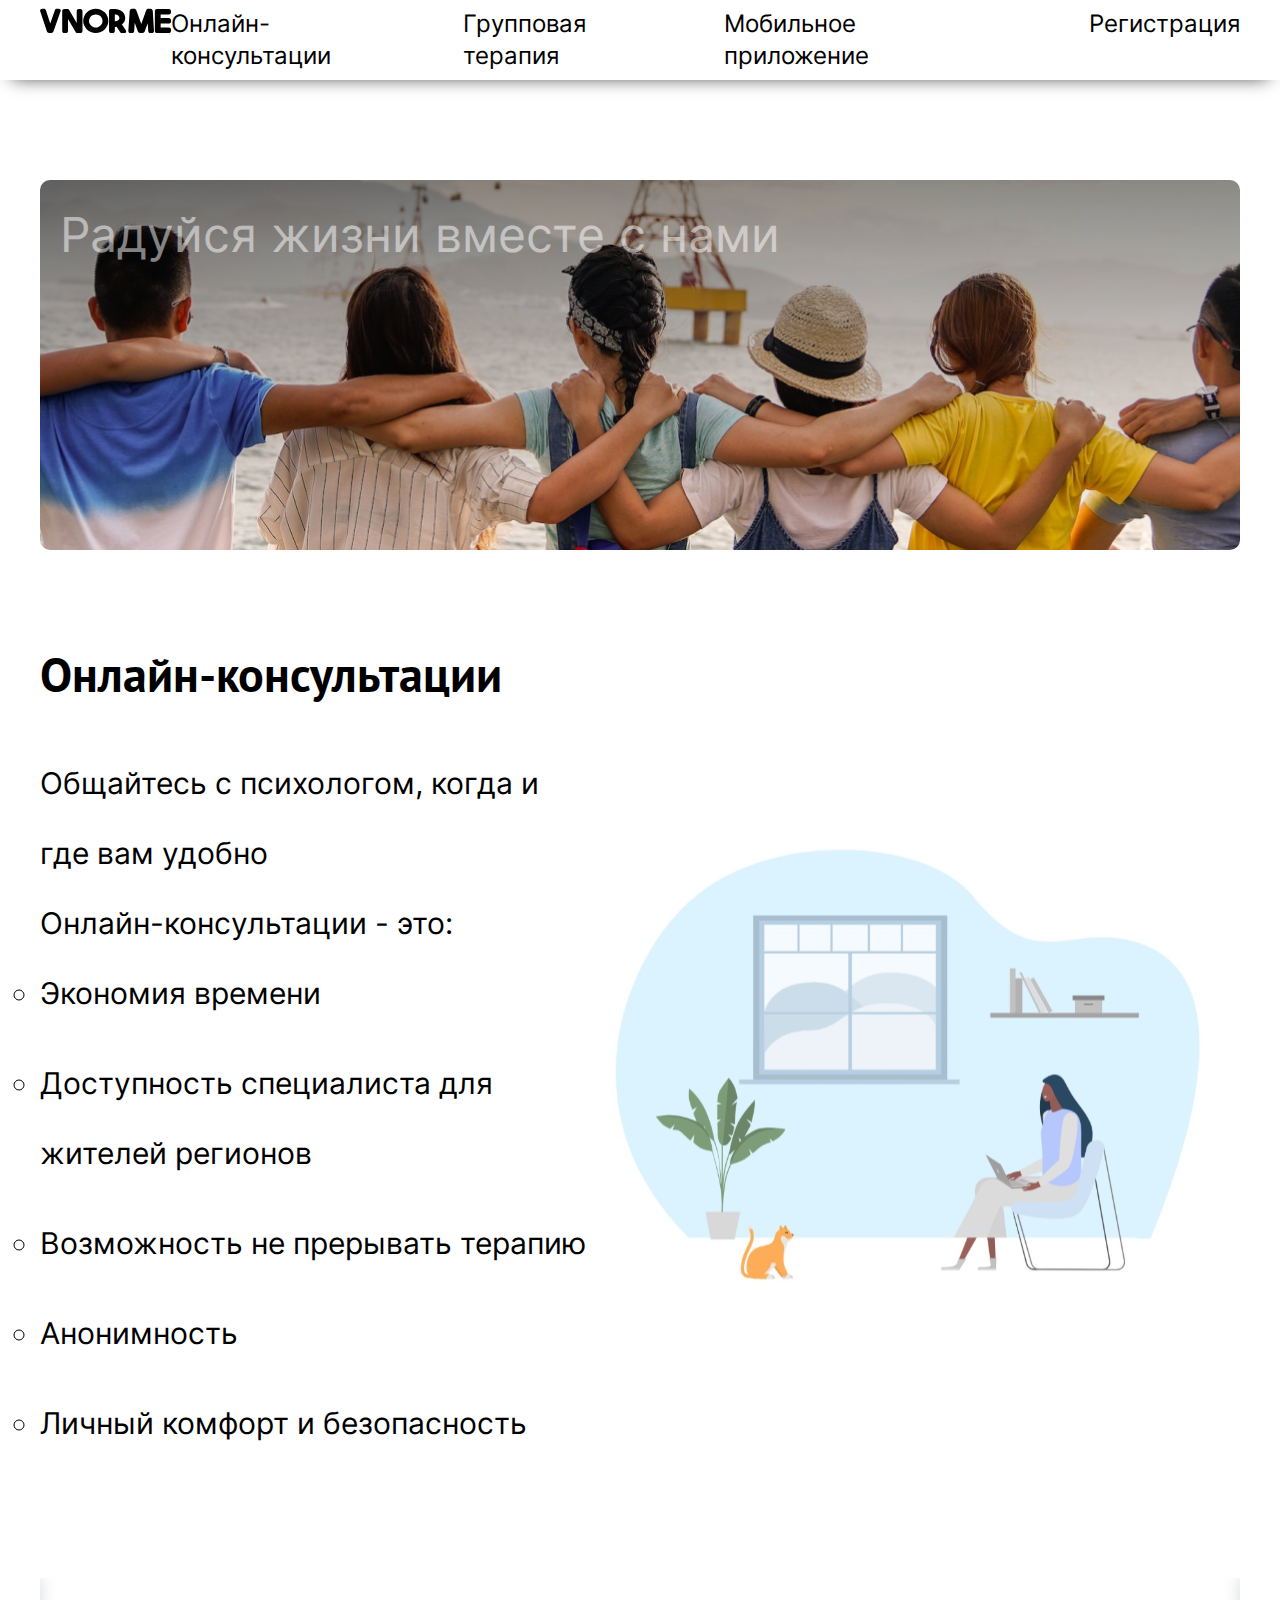
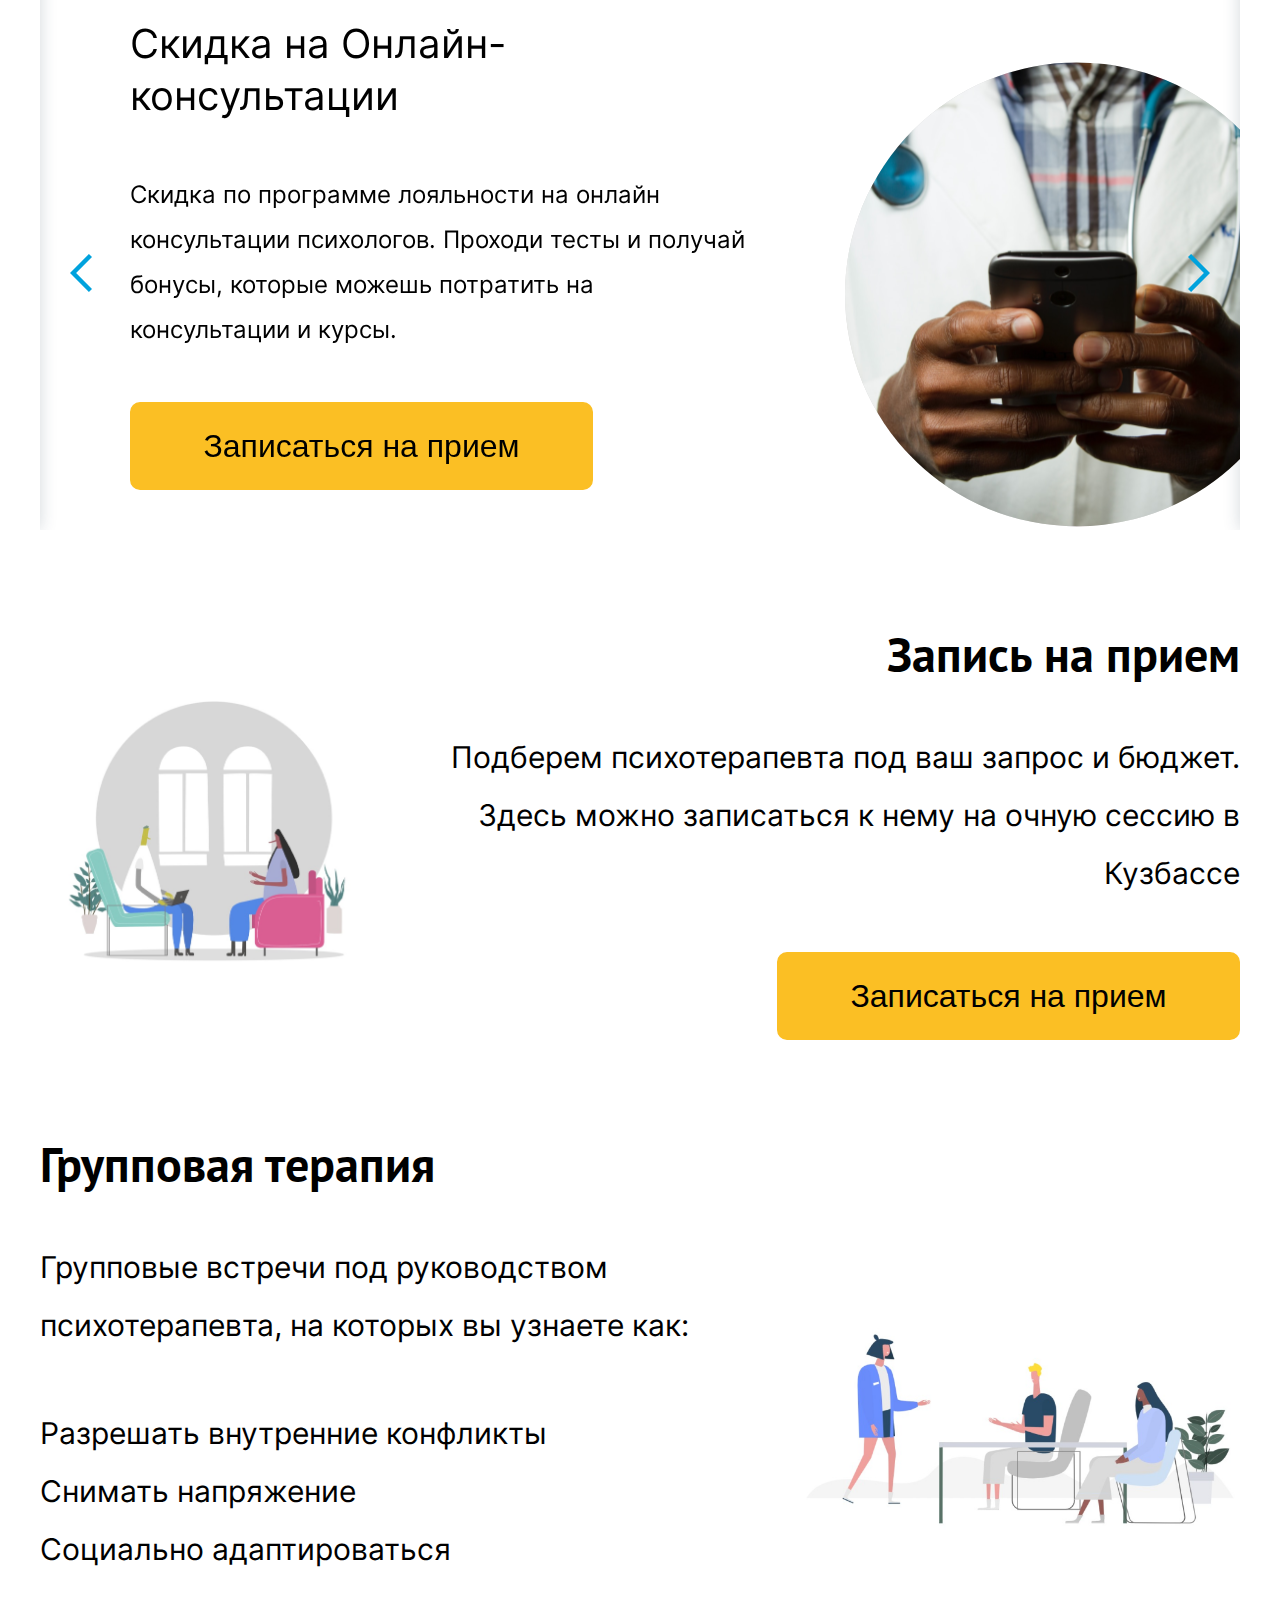
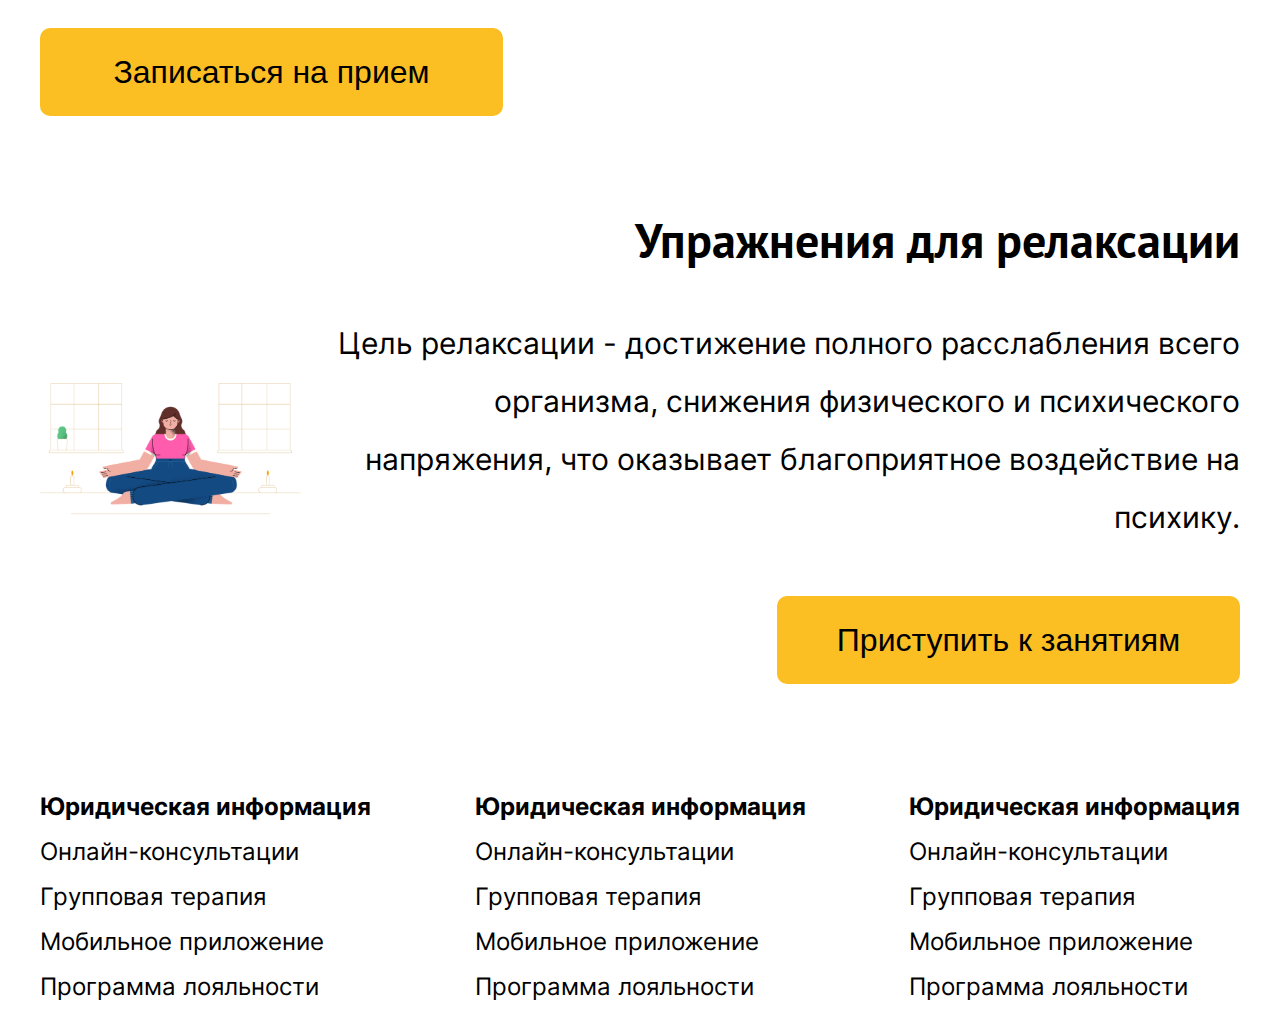
==== commit d92043f6: "Merge pull request #5 from number3141/master" ====
--- a/index.html
+++ b/index.html
@@ -200,13 +200,41 @@
             <button class="post__btn button-order">Приступить к занятиям</button>
          </div>
       </div>
-
-      <!-- SECTION FOOTER -->
-
-
-
-
    </section>
+
+   <!-- FOOTER -->
+
+   <footer class="wrapper">
+      <div class="footer">
+         <ul class="footer__item nav">
+            <li class="nav__item nav__item_bold">
+               Юридическая информация
+            </li>
+            <li class="nav__item"><a href="#" class="nav__link">Онлайн-консультации</a></li>
+            <li class="nav__item"><a href="#" class="nav__link">Групповая терапия</a></li>
+            <li class="nav__item"><a href="#" class="nav__link">Мобильное приложение</a></li>
+            <li class="nav__item"><a href="#" class="nav__link">Программа лояльности</a></li>
+         </ul>
+         <ul class="footer__item nav">
+            <li class="nav__item nav__item_bold">
+               Юридическая информация
+            </li>
+            <li class="nav__item"><a href="#" class="nav__link">Онлайн-консультации</a></li>
+            <li class="nav__item"><a href="#" class="nav__link">Групповая терапия</a></li>
+            <li class="nav__item"><a href="#" class="nav__link">Мобильное приложение</a></li>
+            <li class="nav__item"><a href="#" class="nav__link">Программа лояльности</a></li>
+         </ul>
+         <ul class="footer__item nav">
+            <li class="nav__item nav__item_bold">
+               Юридическая информация
+            </li>
+            <li class="nav__item"><a href="#" class="nav__link">Онлайн-консультации</a></li>
+            <li class="nav__item"><a href="#" class="nav__link">Групповая терапия</a></li>
+            <li class="nav__item"><a href="#" class="nav__link">Мобильное приложение</a></li>
+            <li class="nav__item"><a href="#" class="nav__link">Программа лояльности</a></li>
+         </ul>
+      </div>
+   </footer>
 
    <!-- SLIDER SCRIPTS -->
 
--- a/css/style.css
+++ b/css/style.css
@@ -245,4 +245,65 @@
   margin-bottom: 50px;
 }
 
-
+/* FOOTER */
+
+.footer{
+  display: flex;
+  flex-direction: row;
+  justify-content: space-between;
+  align-items: flex-start;
+}
+
+.nav__item{
+  font-size: 24px;
+  line-height: 45px;
+}
+
+.nav__item_bold{
+  font-family: var(--bold-main-font);
+}
+
+.nav__link{
+  text-decoration: none;
+  outline: none;
+  transition: .3s;
+  color: #000000;
+}
+
+.nav__link:hover{
+  opacity: .5;
+}
+
+
+.online__block__group {
+  display: flex;
+  justify-content: space-between;
+}
+
+.online__title {
+  font-family: 'Inter';
+  font-style: normal;
+  font-weight: 400;
+  font-size: 64px;
+  line-height: 77px;
+  text-align: center;
+  padding-top: 100px ;
+}
+
+.online__subtitle {
+  font-family: 'Inter';
+  font-style: normal;
+  font-weight: 400;
+  font-size: 40px;
+  line-height: 48px;
+  text-align: center;
+  padding-top: 50px;
+  padding-bottom: 50px;
+}
+
+.online__lastSection {
+  display: flex;
+  flex-direction: column;
+  justify-content: center;
+  align-items: center;
+}
